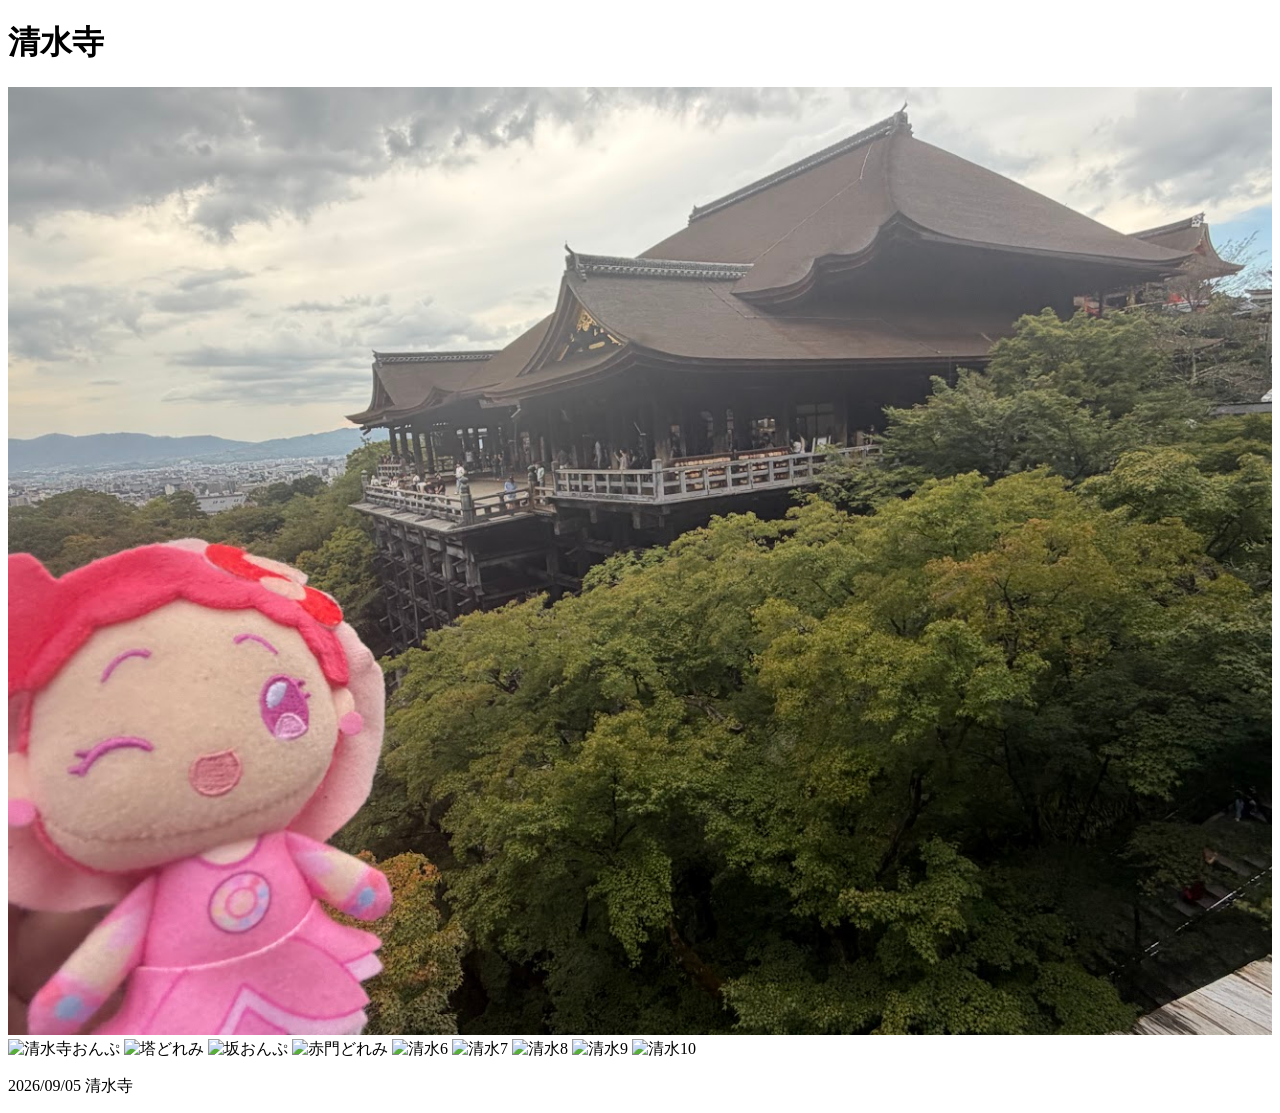
==== kiyomizu.html @ b0c2475d "Create kiyomizu.html" ====
<!DOCTYPE html>
<html lang="ja">
<head>
    <meta charset="UTF-8">
    <meta name="viewport" content="width=device-width, initial-scale=1.0">
    <title>清水寺</title>
    <style>img{width:100%;max-width: 100%; height: auto;}</style>
</head>
<body>
    <h1>清水寺</h1>
    <img src="清水寺どれみ.jpg" alt="清水寺どれみ">
    <img src="清水寺おんぷ.jpg" alt="清水寺おんぷ">
    <img src="塔どれみ.jpg" alt="塔どれみ">
    <img src="坂おんぷ.jpg" alt="坂おんぷ">
    <img src="赤門どれみ.jpg"alt="赤門どれみ">
    <img src="清水6.jpg"alt="清水6">
    <img src="清水7.jpg"alt="清水7">
    <img src="清水8.jpg"alt="清水8">
    <img src="清水9.jpg"alt="清水9">
    <img src="清水10.jpg"alt="清水10">
    <p>2026/09/05 清水寺</p>
</body>
</html>
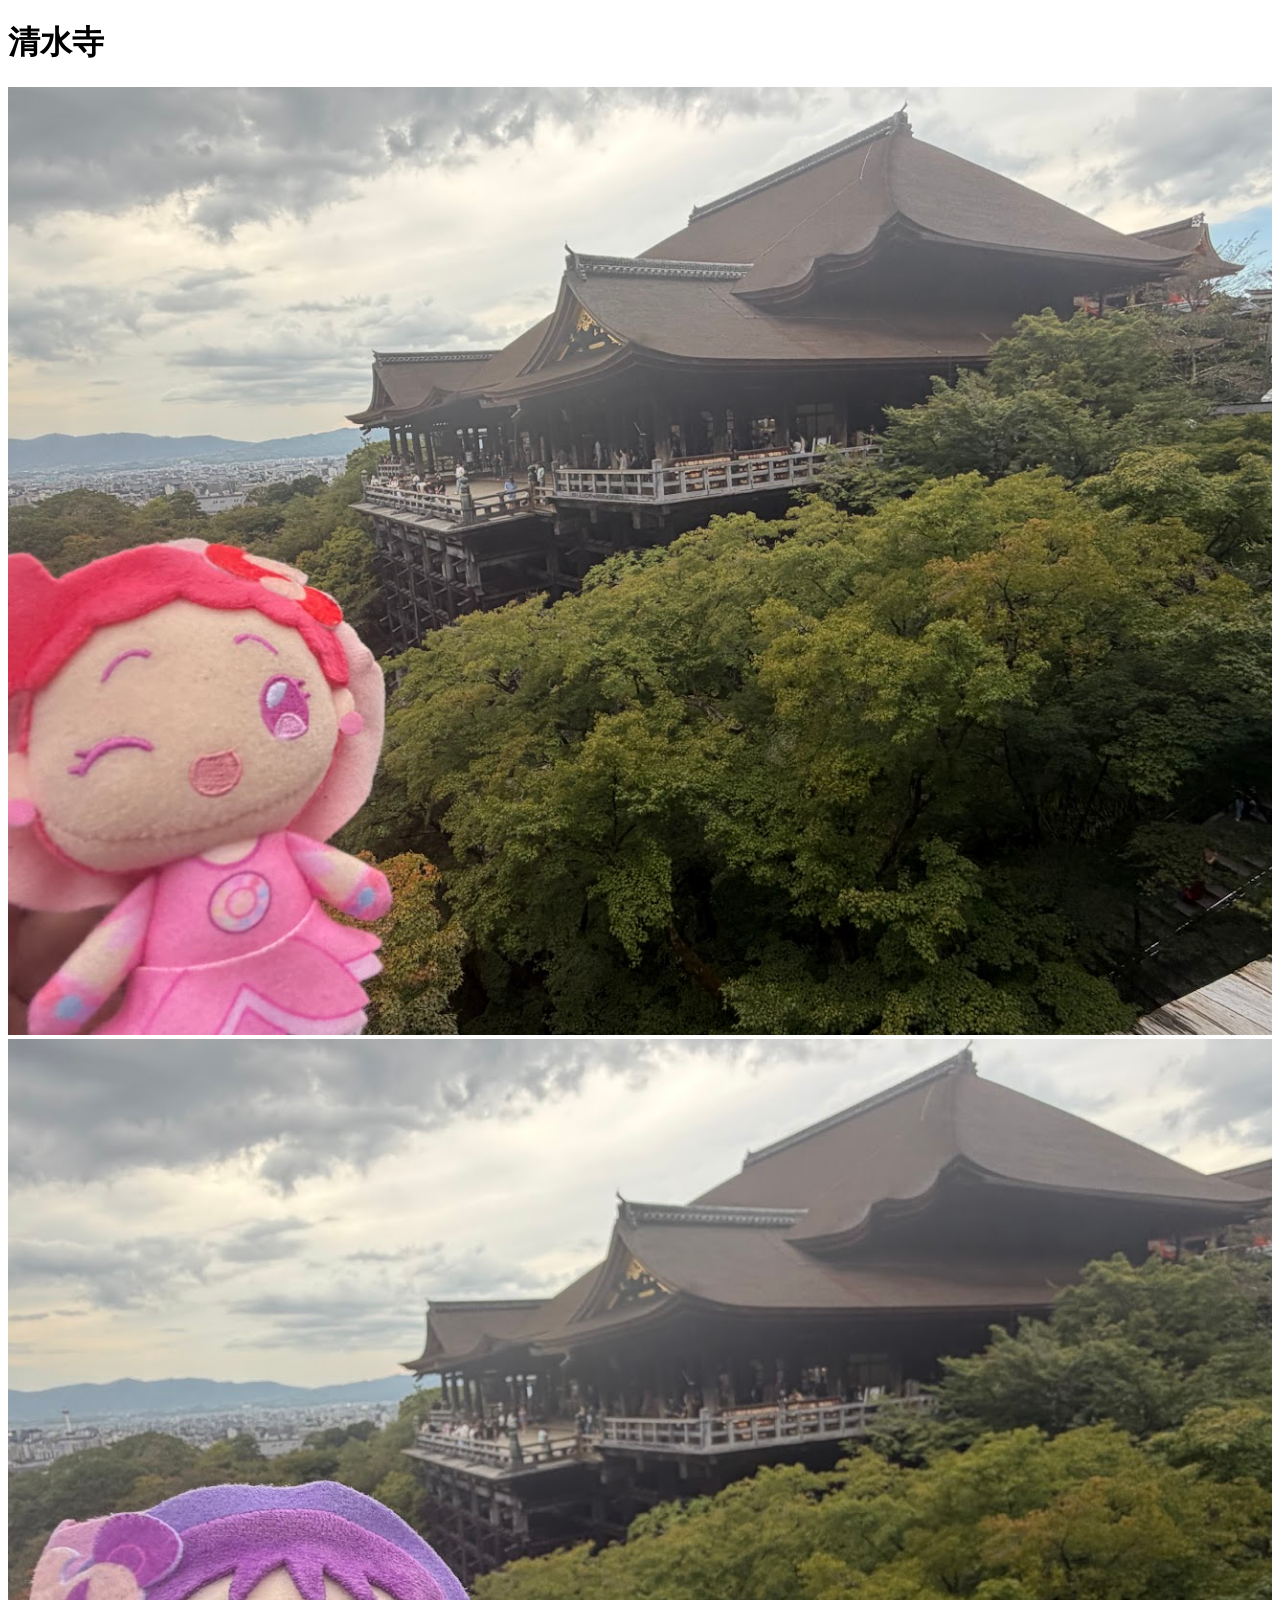
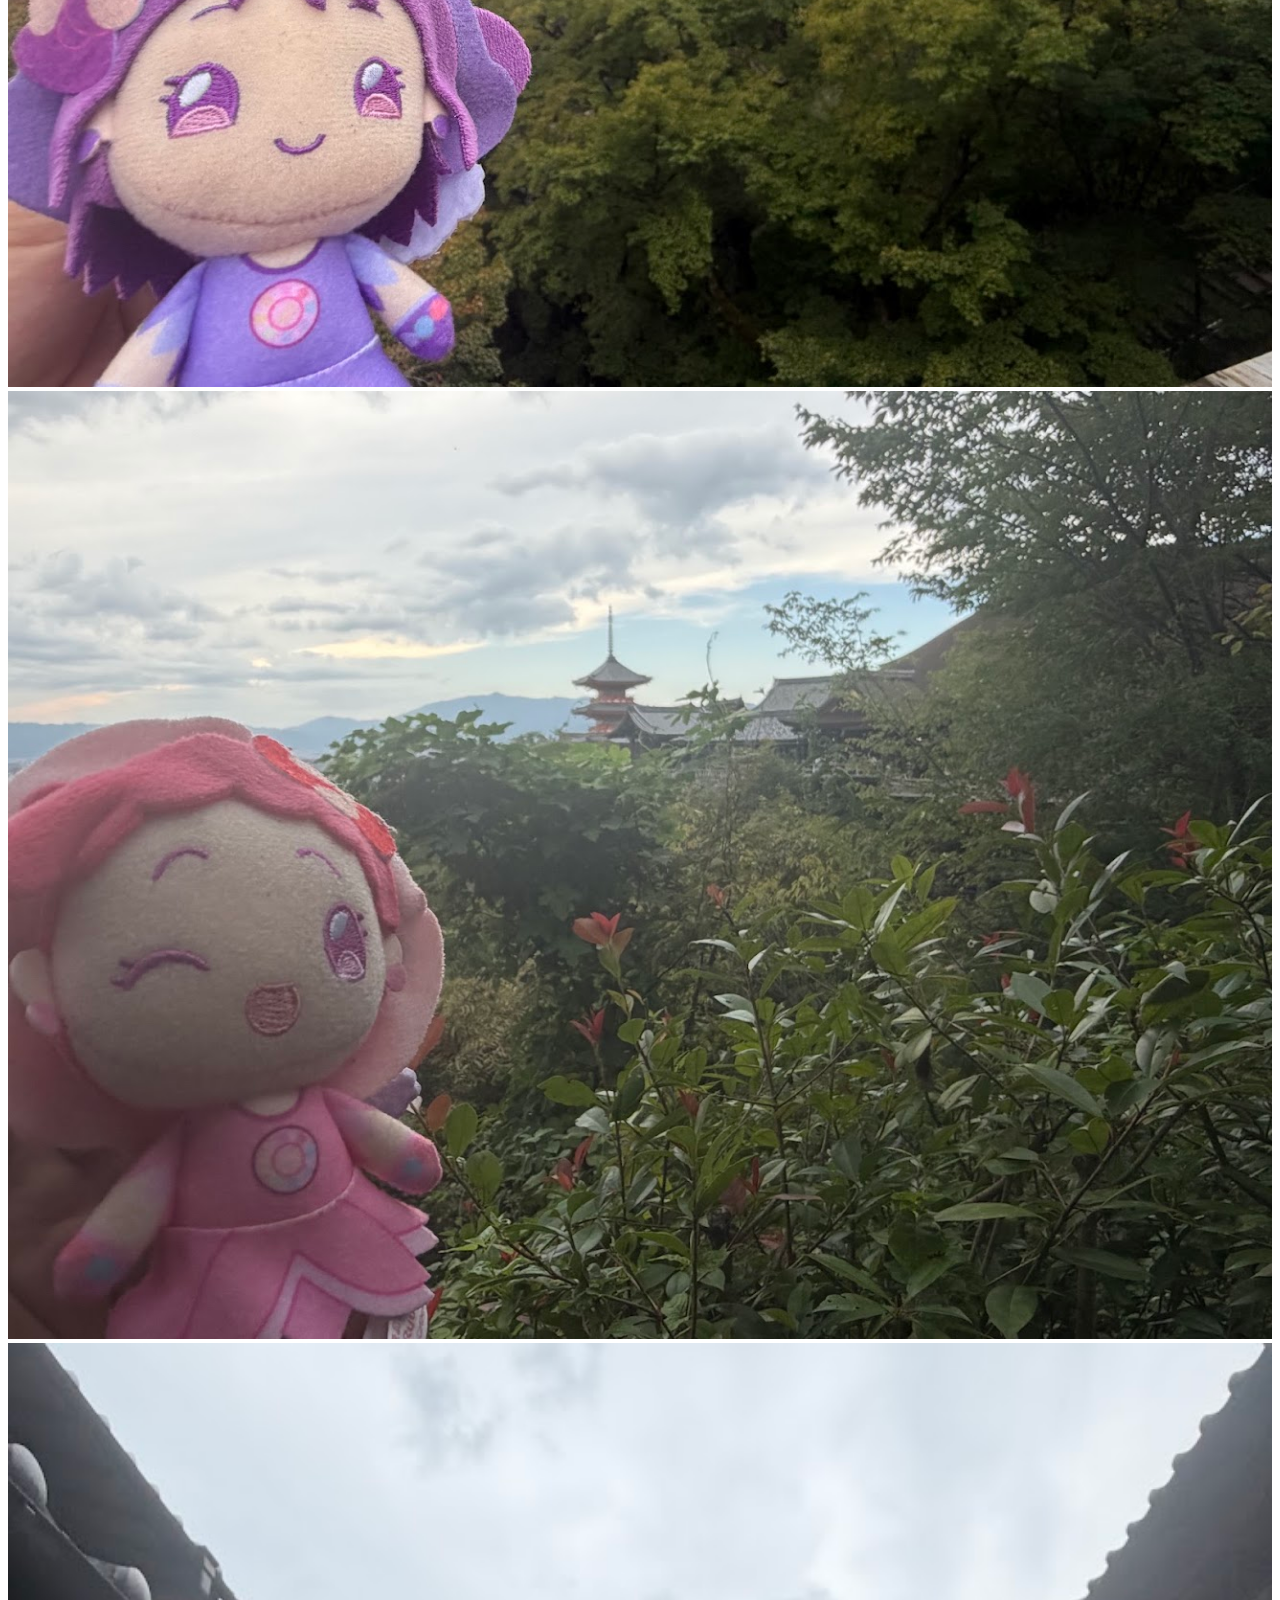
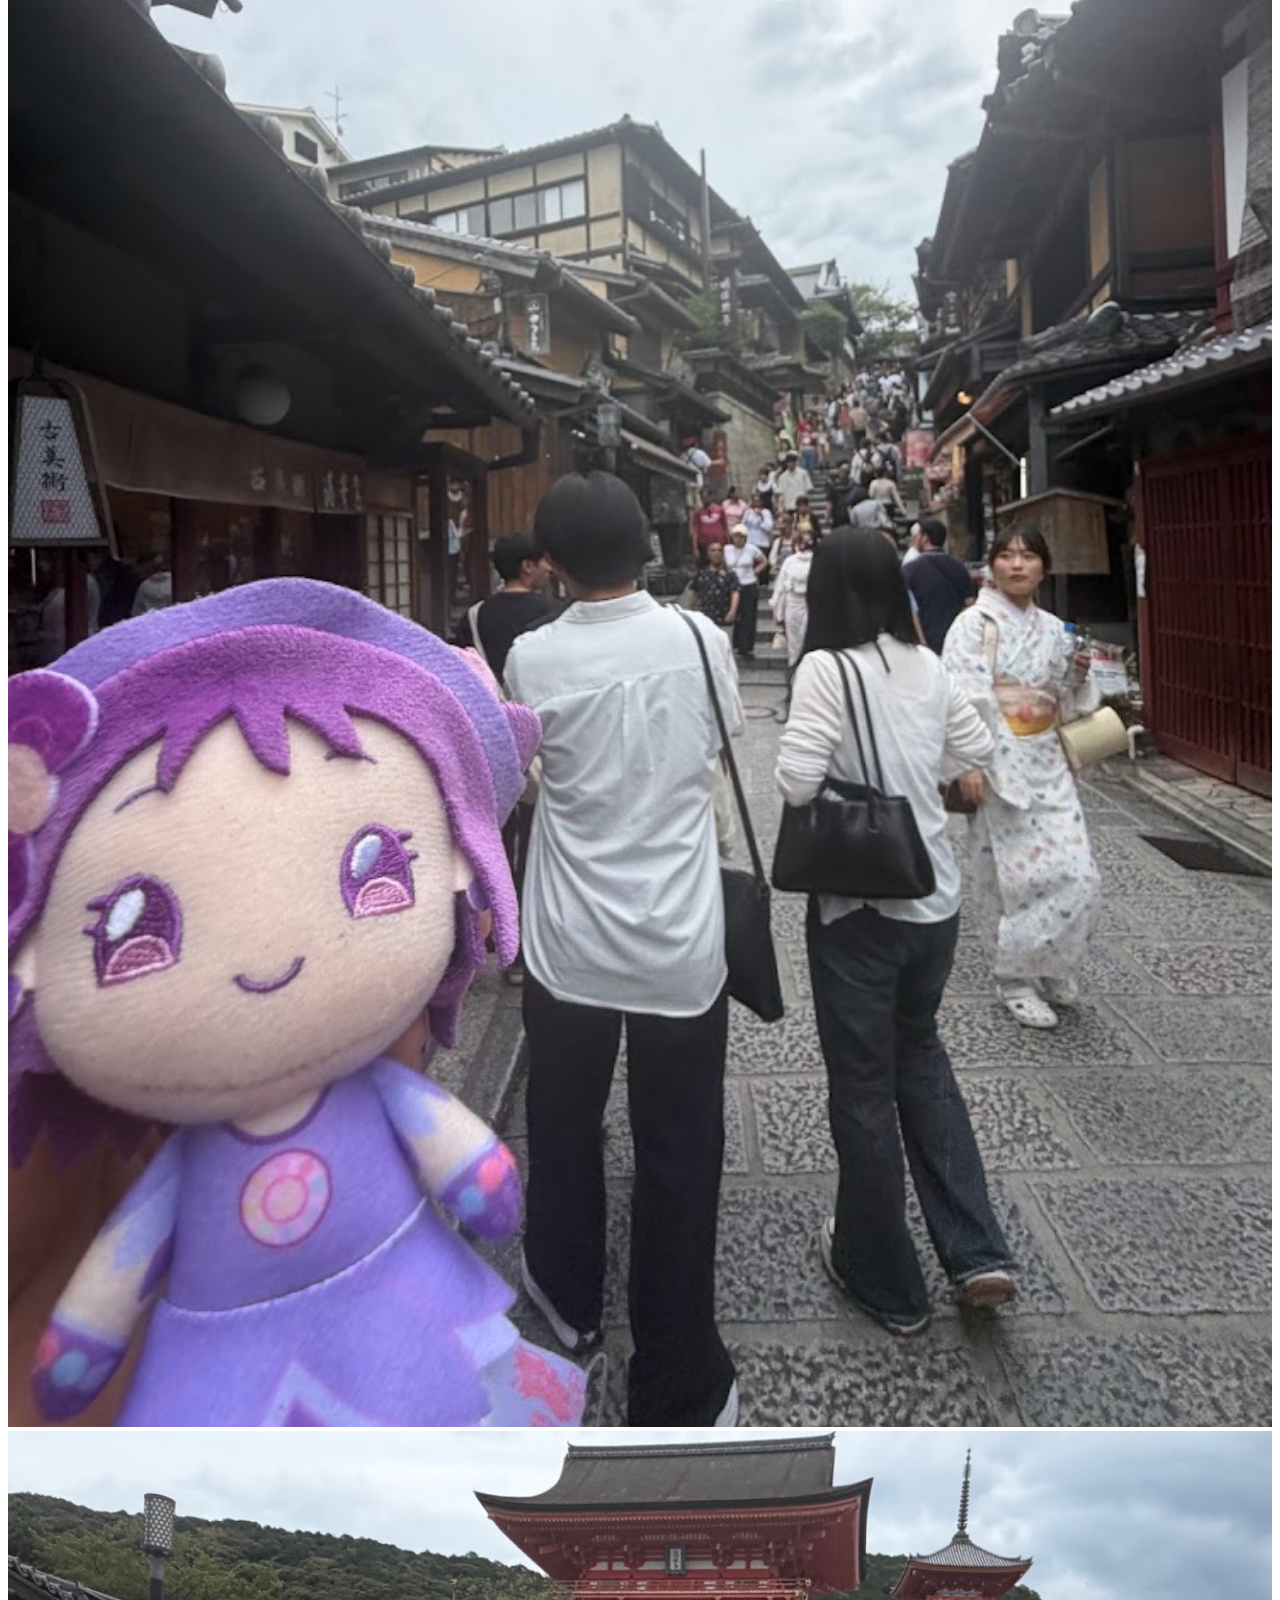
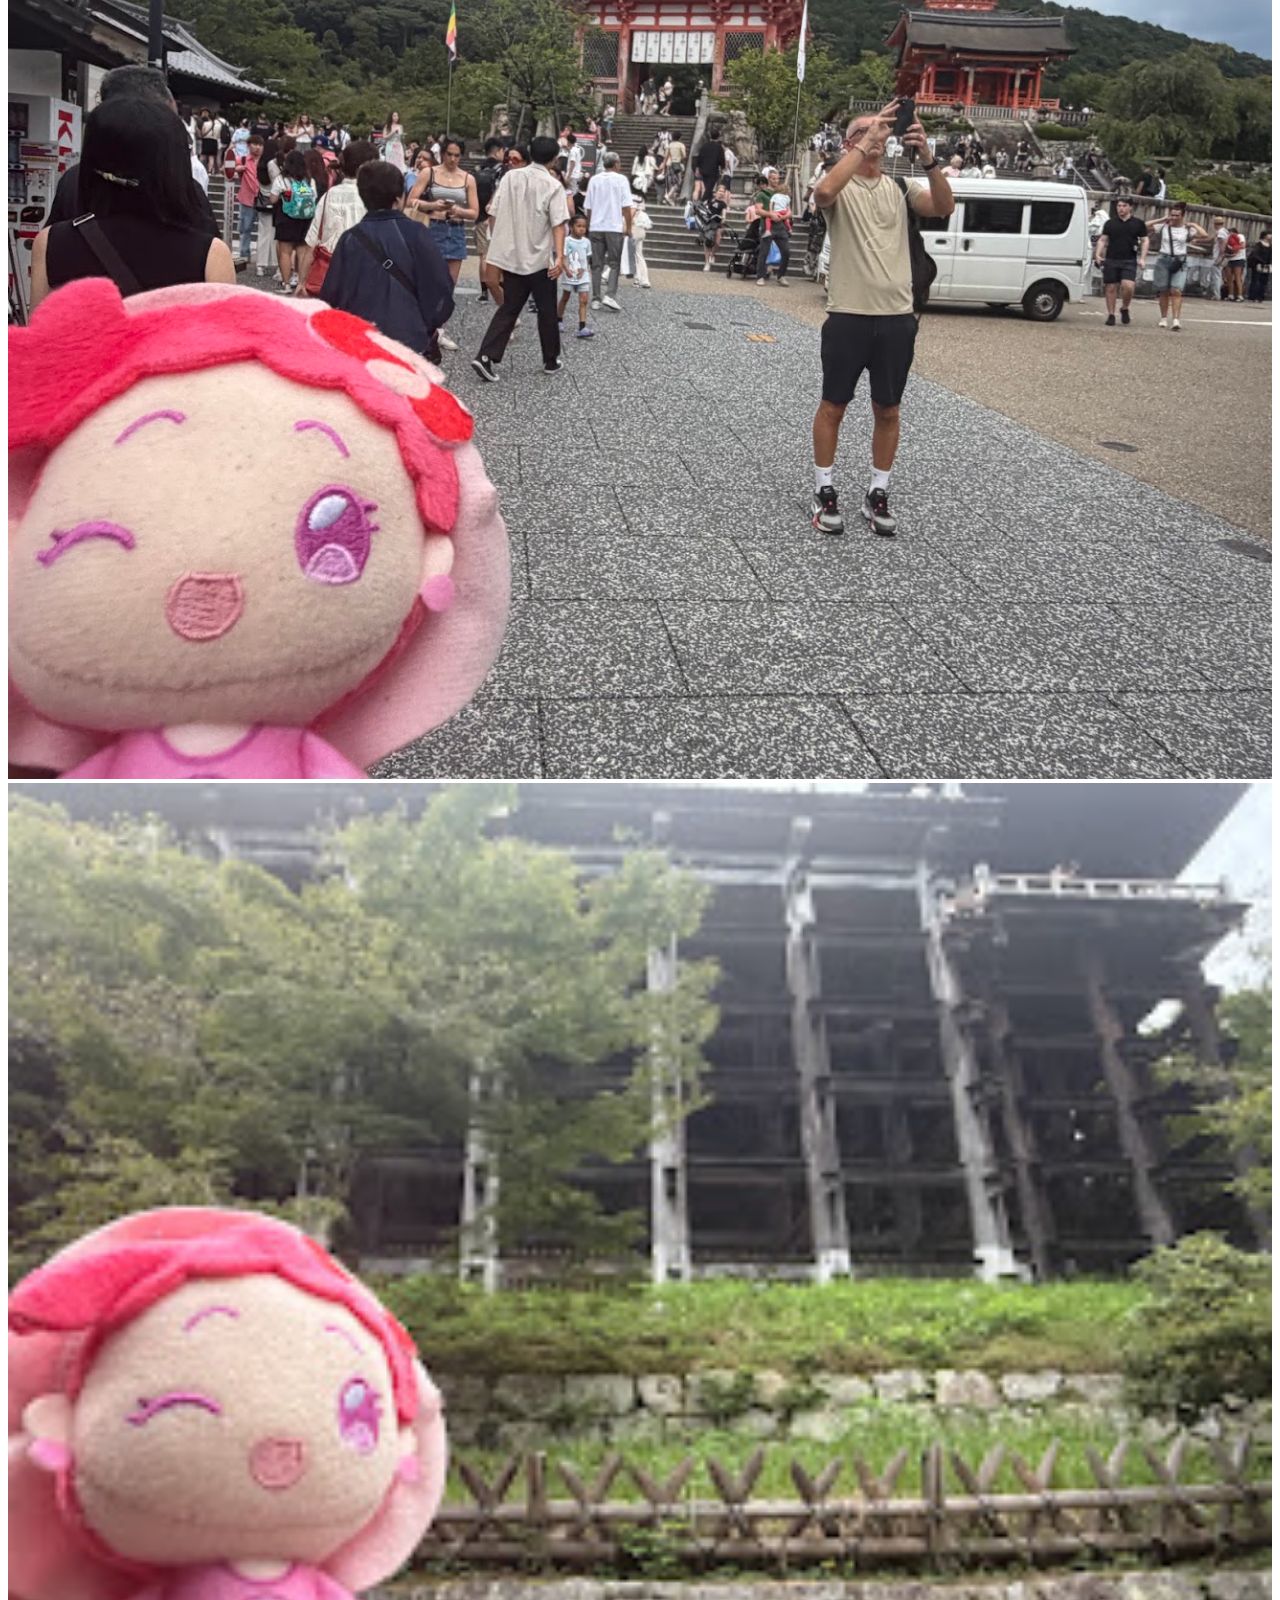
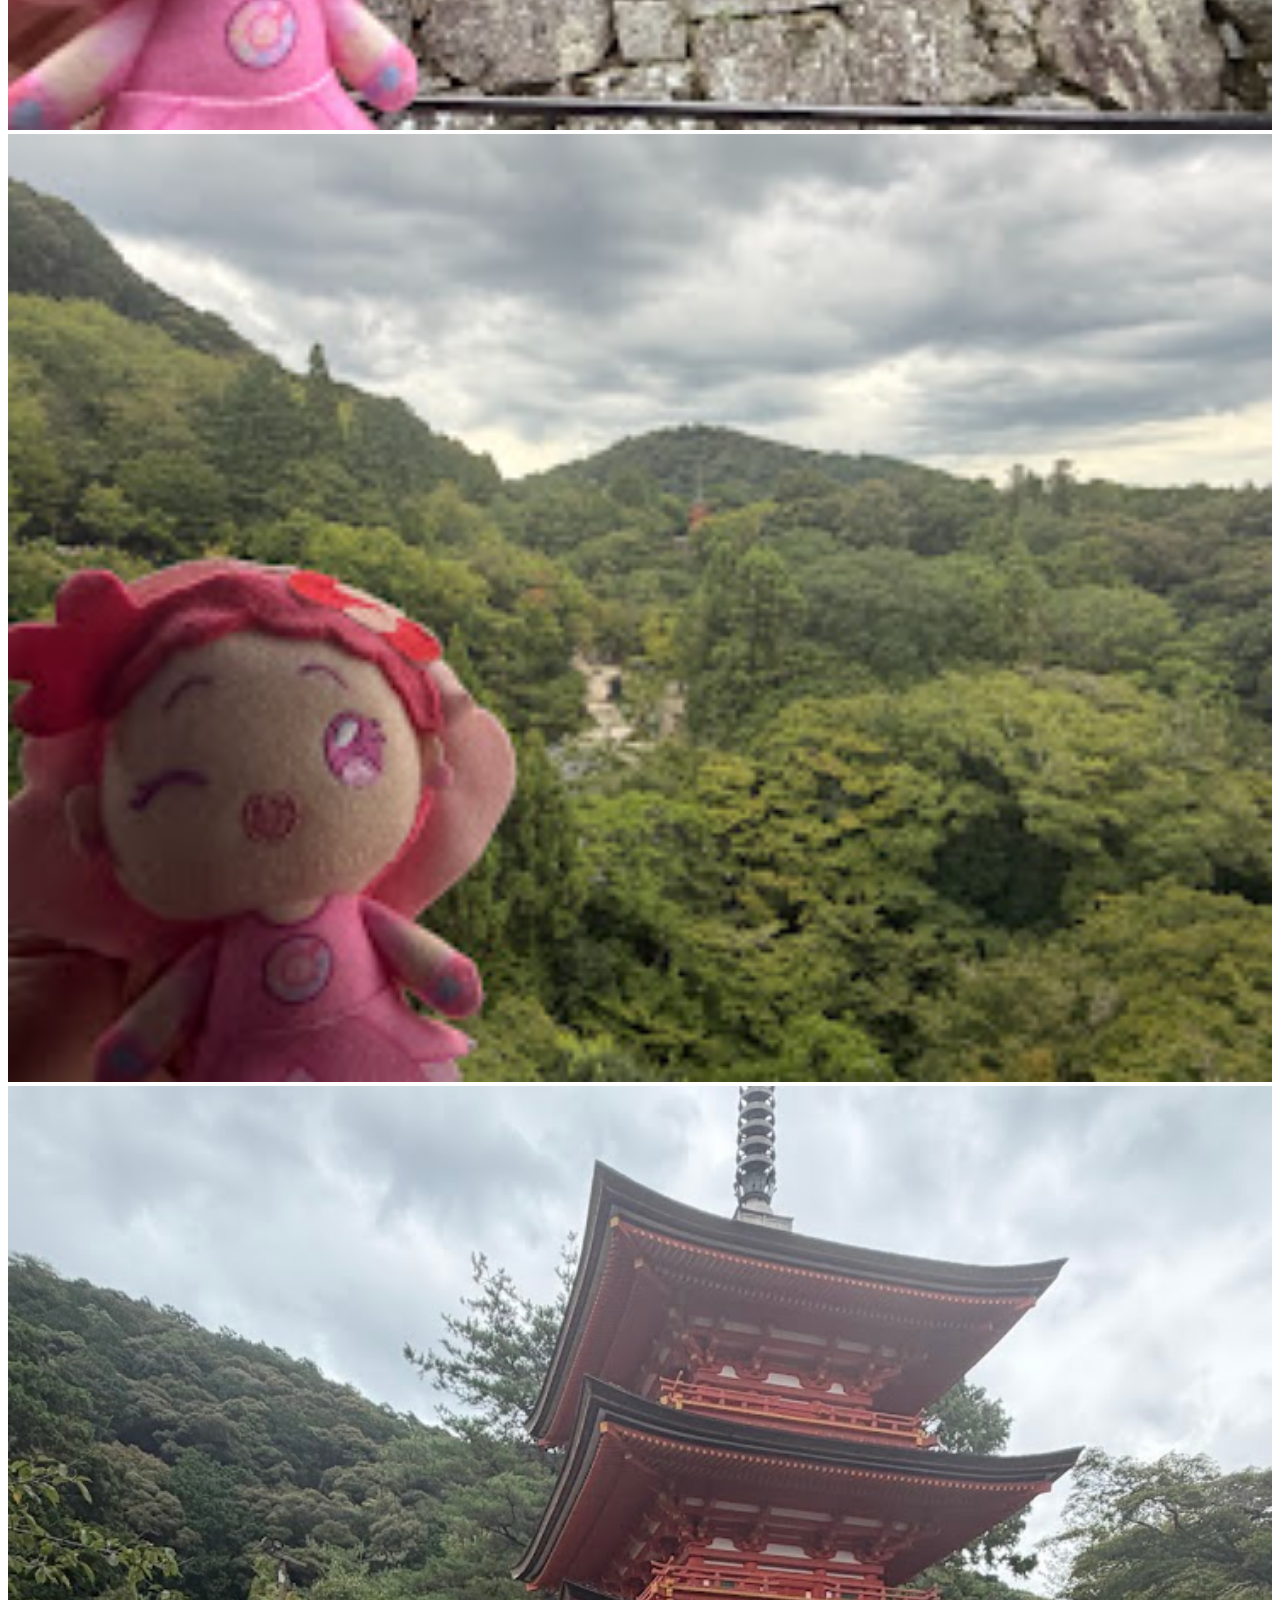
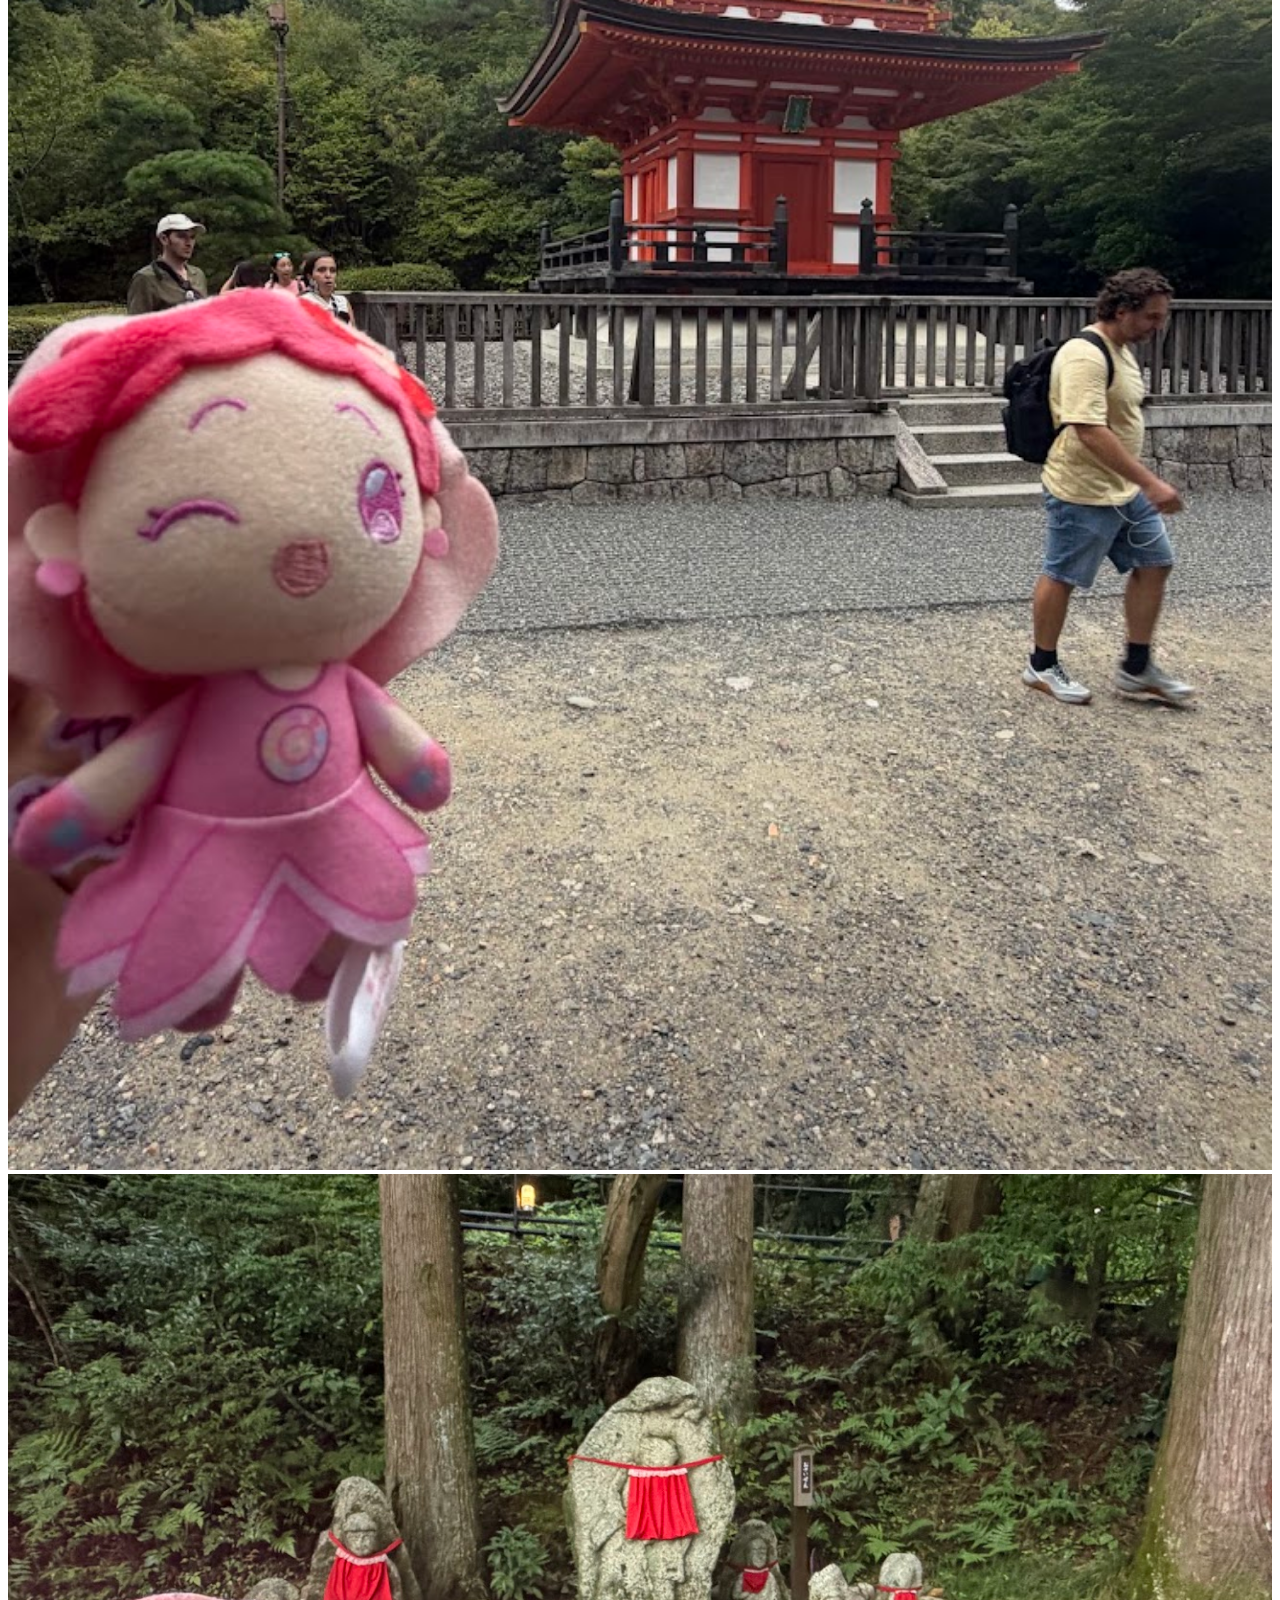
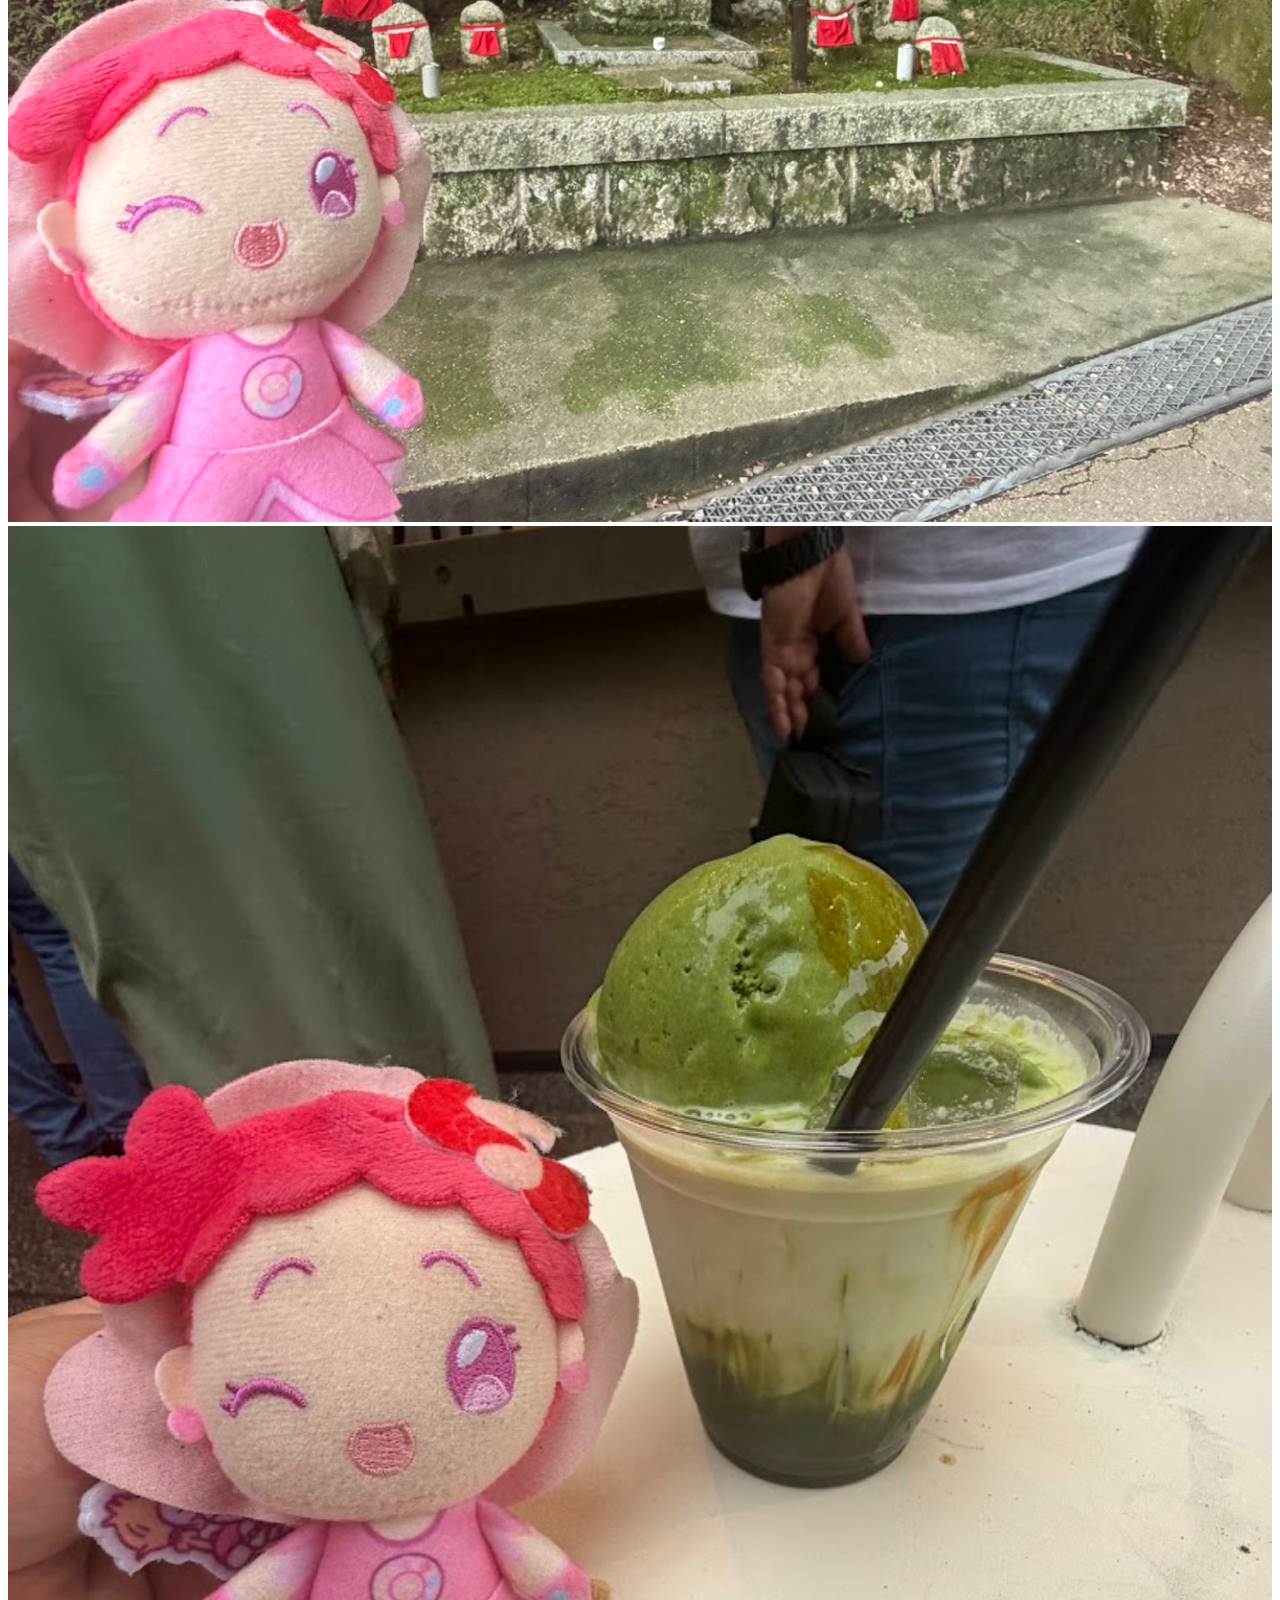
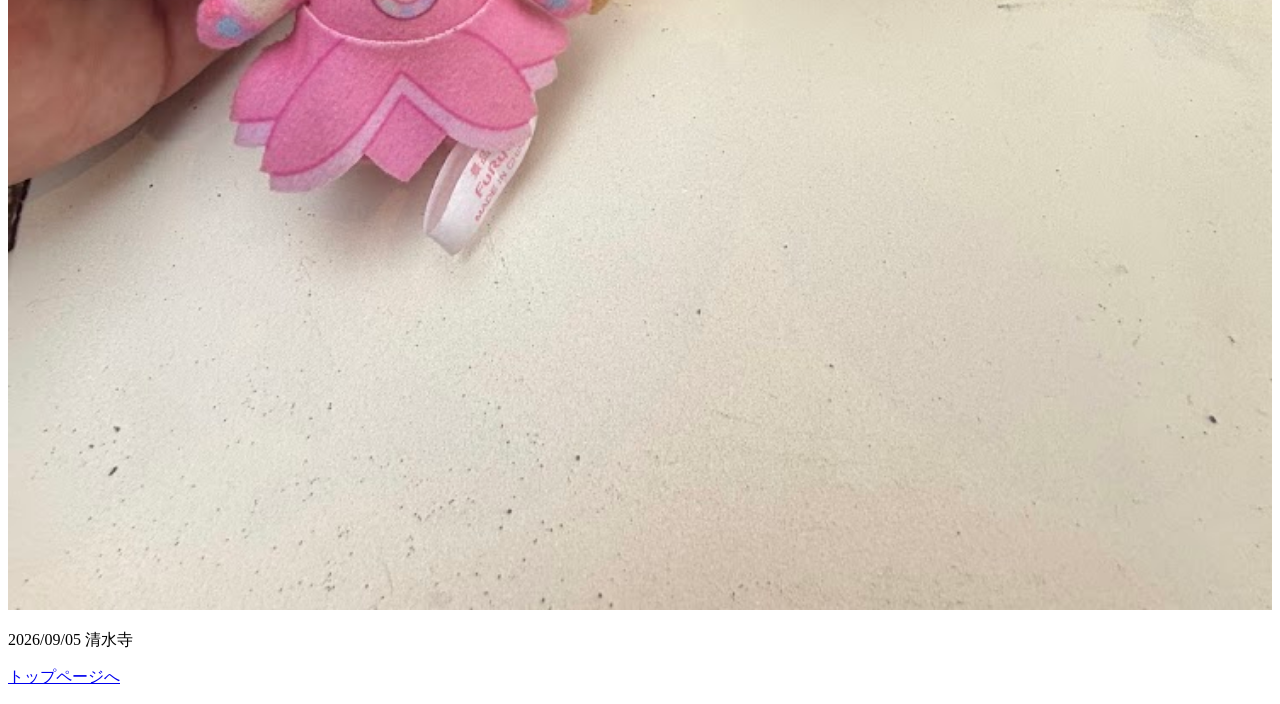
==== commit 21cc2fd2: "Update kiyomizu.html" ====
--- a/kiyomizu.html
+++ b/kiyomizu.html
@@ -19,5 +19,7 @@
     <img src="清水9.jpg"alt="清水9">
     <img src="清水10.jpg"alt="清水10">
     <p>2026/09/05 清水寺</p>
+   <p><a href="index.html">トップページへ</a></p>
+                        
 </body>
 </html>
